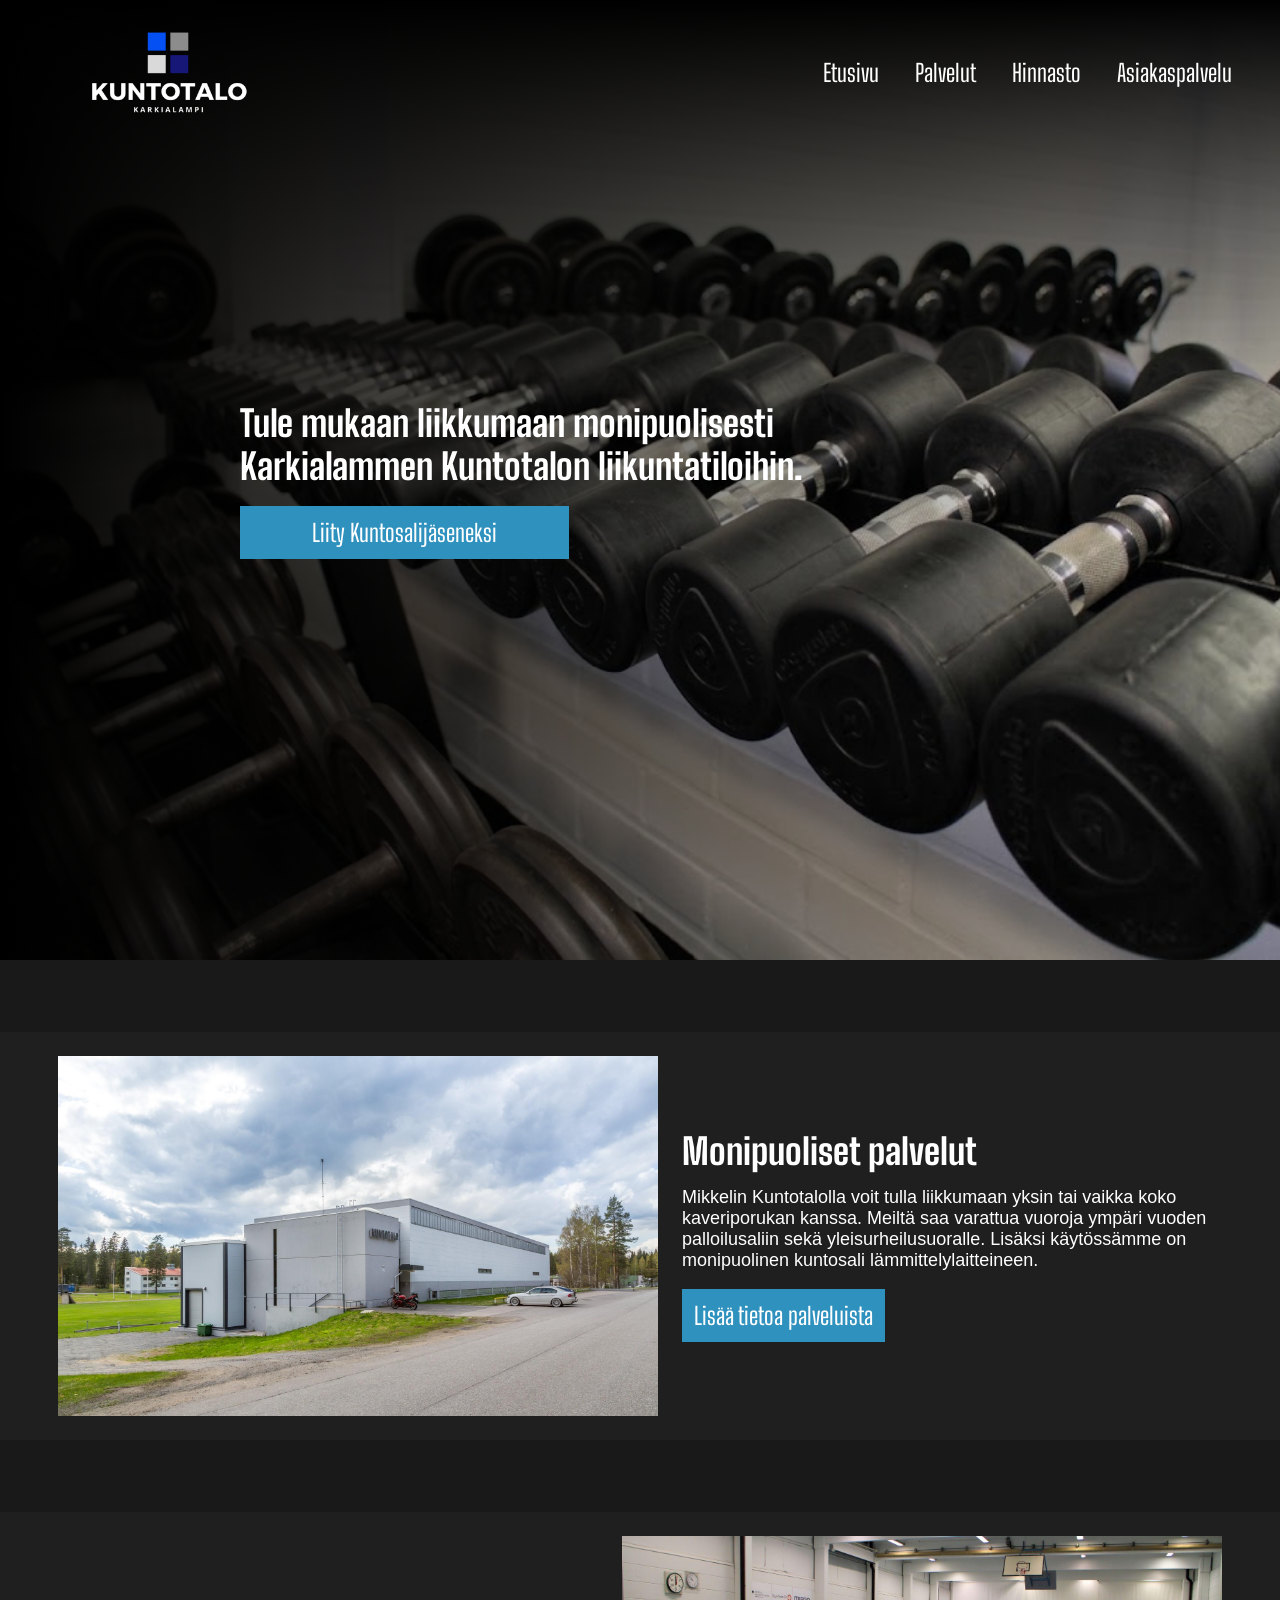
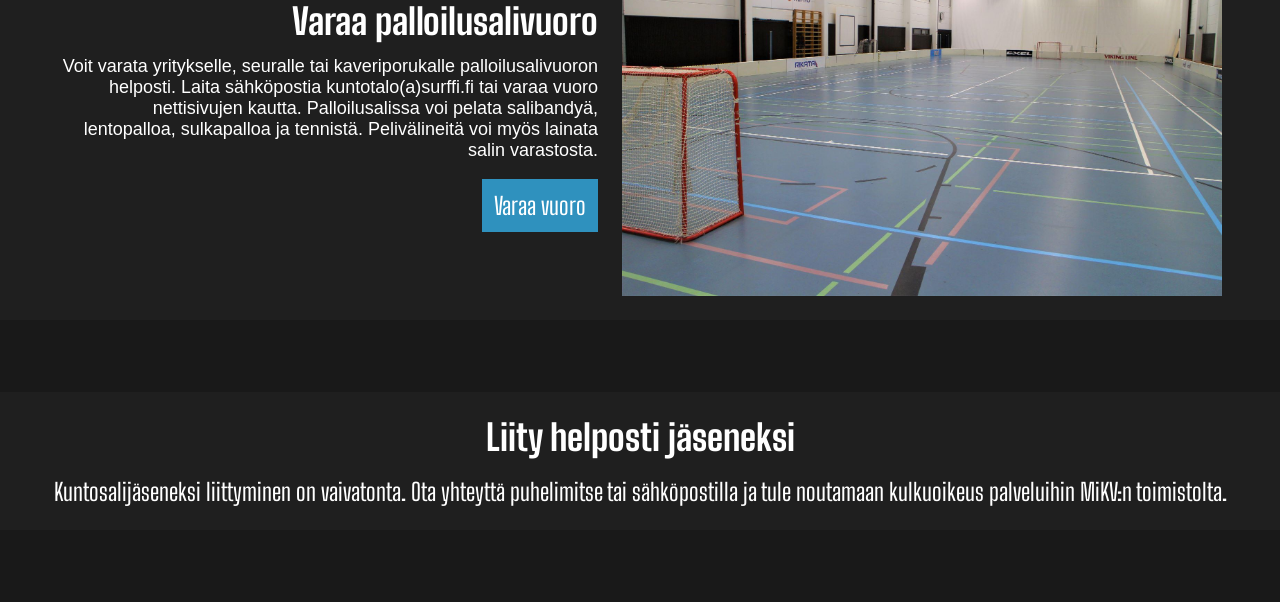
==== index.html @ efc53e1a "initial commit" ====
<!DOCTYPE html>
<html lang="en">
<head>
    <meta charset="UTF-8">
    <meta name="viewport" content="width=device-width, initial-scale=1.0">

    <link href="style.css" rel="stylesheet">
    <link rel="preconnect" href="https://fonts.googleapis.com">
    <link rel="preconnect" href="https://fonts.gstatic.com" crossorigin>
    <link href="https://fonts.googleapis.com/css2?family=Big+Shoulders:opsz,wght@10..72,100..900&family=Oswald:wght@200..700&display=swap" rel="stylesheet">
    
    <link rel="icon" href="/images/kuntotalo-logo-min.png">
    <title>Kuntotalo karkilampi</title>

</head>
<body>
    <header class="site-header">
        <img class="site-logo" src="images/kuntotalo-logo.png">
        <nav class="nav-menu">
            <a>
                Etusivu
            </a>
            <a>
                Palvelut
            </a>
            <a>
                Hinnasto
            </a>
            <a>
                Asiakaspalvelu
            </a>
        </nav>
    </header>
   <section class="hero-section">
        <div class="hero-overlay-vertical"></div>
        <div class="hero-overlay-horizontal"></div>
        <img class="hero-image" src="images/kuntotalo-hero-upscaled.jpg">
        <div class="hero-content">
            <h2>Tule mukaan liikkumaan monipuolisesti <br /> Karkialammen Kuntotalon liikuntatiloihin.</h2>
            <a class="hero-button">
                Liity Kuntosalijäseneksi
            </a>
        </div>
    </section>
    <section class="content-section">
        <img class="content-section-image" src="images/kuntotalo-outside.jpg">
        <div class="content-section-info float_right">
            <h2>Monipuoliset palvelut</h2>
            <p class="content-section-text">
                Mikkelin Kuntotalolla voit tulla liikkumaan yksin tai vaikka koko kaveriporukan kanssa.
                Meiltä saa varattua vuoroja ympäri vuoden palloilusaliin sekä yleisurheilusuoralle.
                Lisäksi käytössämme on monipuolinen kuntosali lämmittelylaitteineen.
            </p>
            <a class="content-section-link">
                Lisää tietoa palveluista
            </a>
        </div>
    </section>
    <section class="content-section">
        <div class="content-section-info float_left">
            <h2>Varaa palloilusalivuoro</h2>
            <p class="content-section-text">
                Voit varata yritykselle, seuralle tai kaveriporukalle palloilusalivuoron helposti. 
                Laita sähköpostia kuntotalo(a)surffi.fi tai varaa vuoro nettisivujen kautta. 
                Palloilusalissa voi pelata salibandyä, lentopalloa, sulkapalloa ja tennistä. 
                Pelivälineitä voi myös lainata salin varastosta.
            </p>
            <a class="content-section-link">
                Varaa vuoro
            </a>
        </div>
        <img class="content-section-image" src="images/kuntotalo-pallo.jpg">
    </section>
    <section class="content-section">
        <div class="content-section-info float_center">
            <h2>Liity helposti jäseneksi</h2>
            <p>
                Kuntosalijäseneksi liittyminen on vaivatonta. 
                Ota yhteyttä puhelimitse tai sähköpostilla ja tule noutamaan kulkuoikeus palveluihin MiKV:n toimistolta.
            </p>
        </div>
    </section>
    
</body>
</html>
---- style.css ----
/*#region ----- GLOBALS ----- */

:root {
    font-size: 150%;
    --primary-color: rgb(47, 145, 190);
    --primary-color-dark: #267498;
}

* {
    padding: 0;
    margin: 0;
    color: white;
    font-family: "Big Shoulders", sans-serif;
    font-optical-sizing: auto;
    font-style: normal;
}

a {
    cursor: pointer;
}

body {
    background-color: rgb(25, 25, 25);
}

/*#endregion ----- GLOBALS ----- */

/*#region ----- NAVBAR ----- */

.site-header {
    position: absolute;
    display: flex;
    justify-content: space-between; 
    align-items: center;
    width: 100%;
    box-sizing: border-box;           
    padding: 0.5em 2em;
    z-index: 3;
}

.nav-menu {
    display: flex;
    gap: 1.5rem;
}

.nav-menu a:hover {
    text-decoration: underline;
}

.site-logo {
    width: 10em;
    cursor: pointer;
}

/*#endregion ---------- */

/*#region ----- HERO ----- */

.hero-section {
    position: relative;
    width: 100%;
    height: 40rem;
}

.hero-image {
    width: 100%;
    height: 100%;
    object-fit: cover;
    display: block;
}

.hero-overlay-horizontal {
    position: absolute;
    top: 0;
    left: 0;
    width: 100%;
    height: 100%;
    background: linear-gradient(90deg, rgba(0, 0, 0, 1) 0%, rgba(0, 0, 0, 0) 100%);
    z-index: 1;
}

.hero-overlay-vertical {
    position: absolute;
    top: 0;
    left: 0;
    width: 100%;
    height: 100%;
    background: linear-gradient(180deg, rgba(0, 0, 0, 1) 0%, rgba(0, 0, 0, 0) 50%);
    z-index: 1;
}

.hero-content {
    position: absolute;
    top: 0;
    left: 0;
    height: 100%;
    display: flex;
    flex-direction: column;
    justify-content: center;
    padding-left: 10rem;
    z-index: 2;
}

.hero-content p {
    font-size: 1.5em;
    font-weight: bold;
}

.hero-content ul {
    list-style: none;
    display: inline-block;
}

.hero-content ul li {
    float: left;
}

.hero-content ul li + li {
    margin-left: 0.5em;
}

.hero-button {
    background-color: var(--primary-color);
    padding:0.5em 3em;
    cursor:pointer;
    float: left;
    margin-top:0.75em;
    align-self: flex-start;
}

.hero-button:hover {
    background-color: var(--primary-color-dark);
}

/*#endregion ---------- */

.content-section {
    display: flex;
    justify-content: center;
    align-items: center;
    flex-direction: row;
    margin-top: 3em;
    margin-bottom: 3em;
    background-color: rgb(31, 31, 31);
    padding: 1em 0;
}

.content-section > *:nth-child(2) {
    margin-left: 1em;
}

.content-section-image {
    width:25em;
    height: 15em;
    object-fit: cover;
    object-position: bottom;
}

.content-section-info {

}

.content-section-info{
    display: flex;
    flex-direction: column;
}

.content-section-info.float_right {
    align-items: flex-start;
}

.content-section-info.float_left {
    align-items: flex-end;
    text-align: end;
}

.content-section-info.float_center {
    align-items: center;
    text-align: center;
}


.content-section-info > * + * {
    margin-top: 0.75em;
}

.content-section-text {
    font-size: 0.75em;
    font-family: Arial, Helvetica, sans-serif;
    width: 30em;
}

.content-section-link {
    background-color: var(--primary-color);
    padding: 0.5em;
}

.content-section-link:hover {
    background-color: var(--primary-color-dark);
    
}
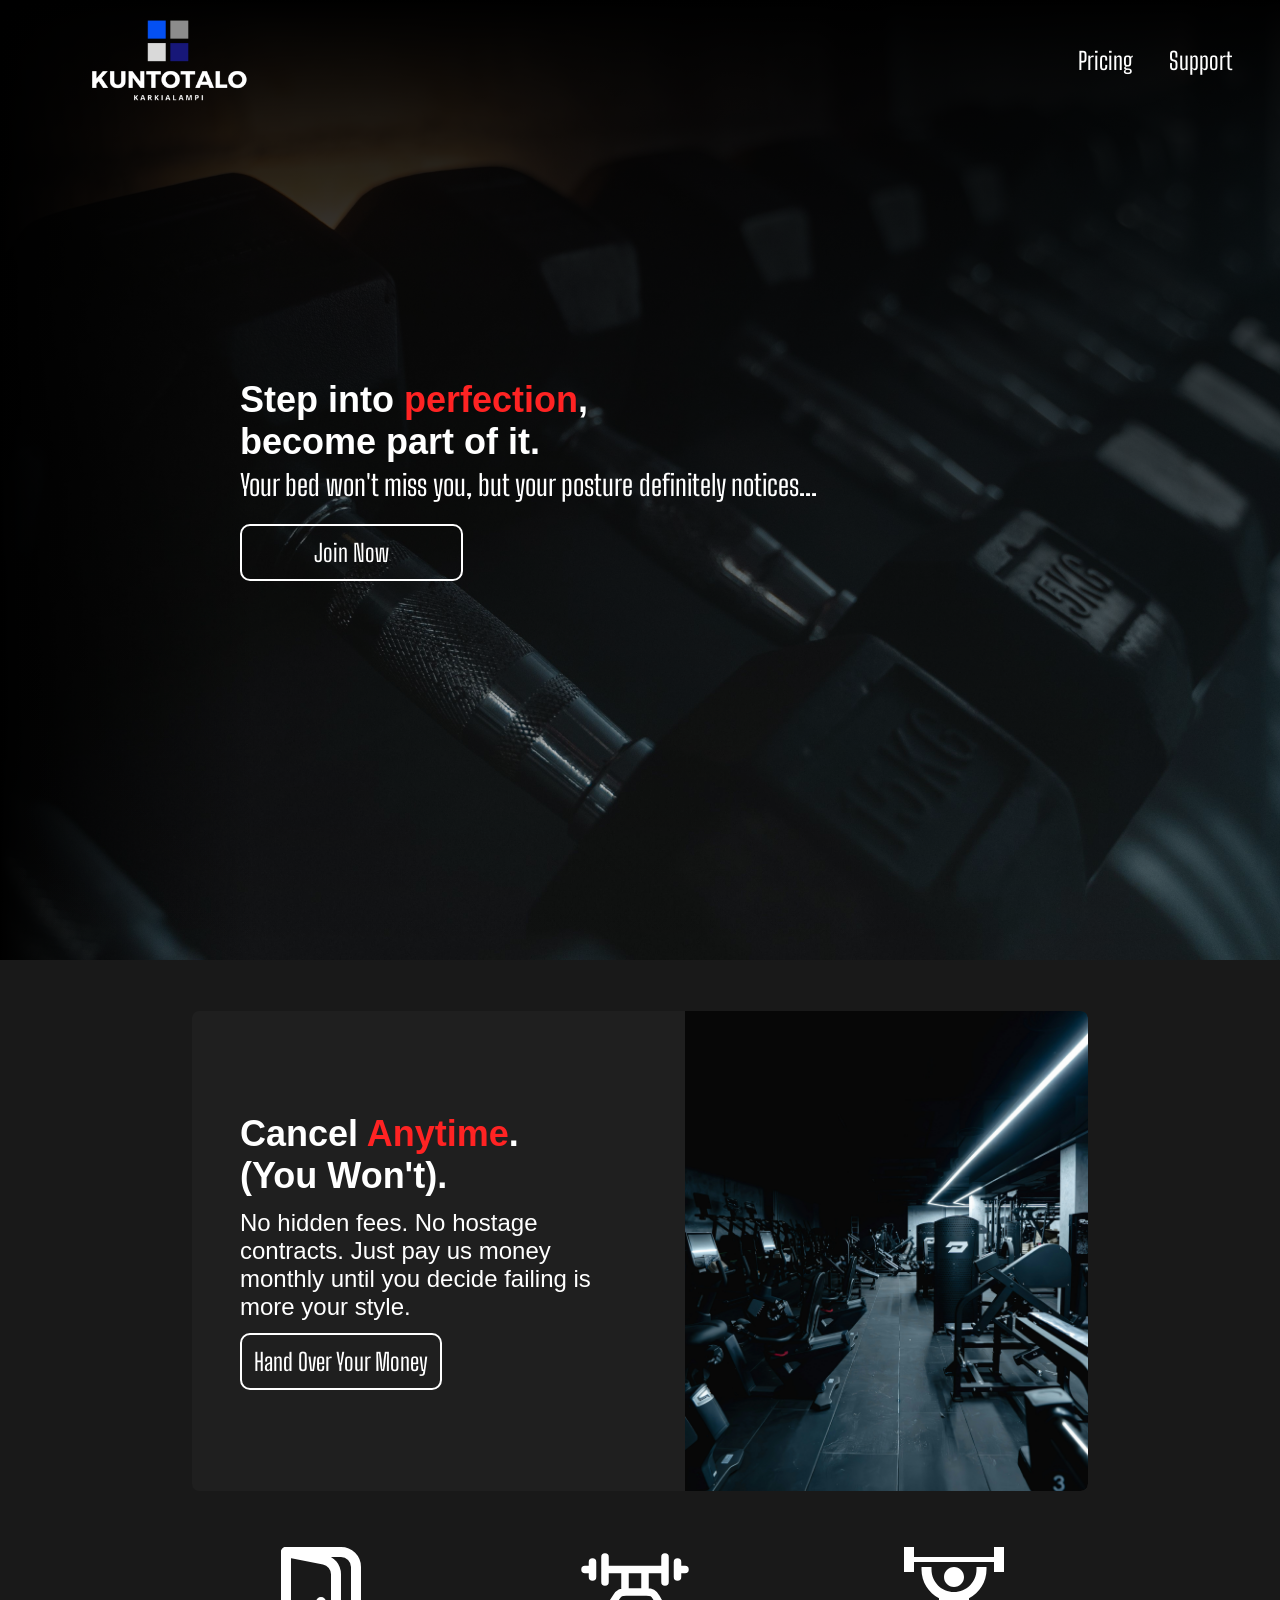
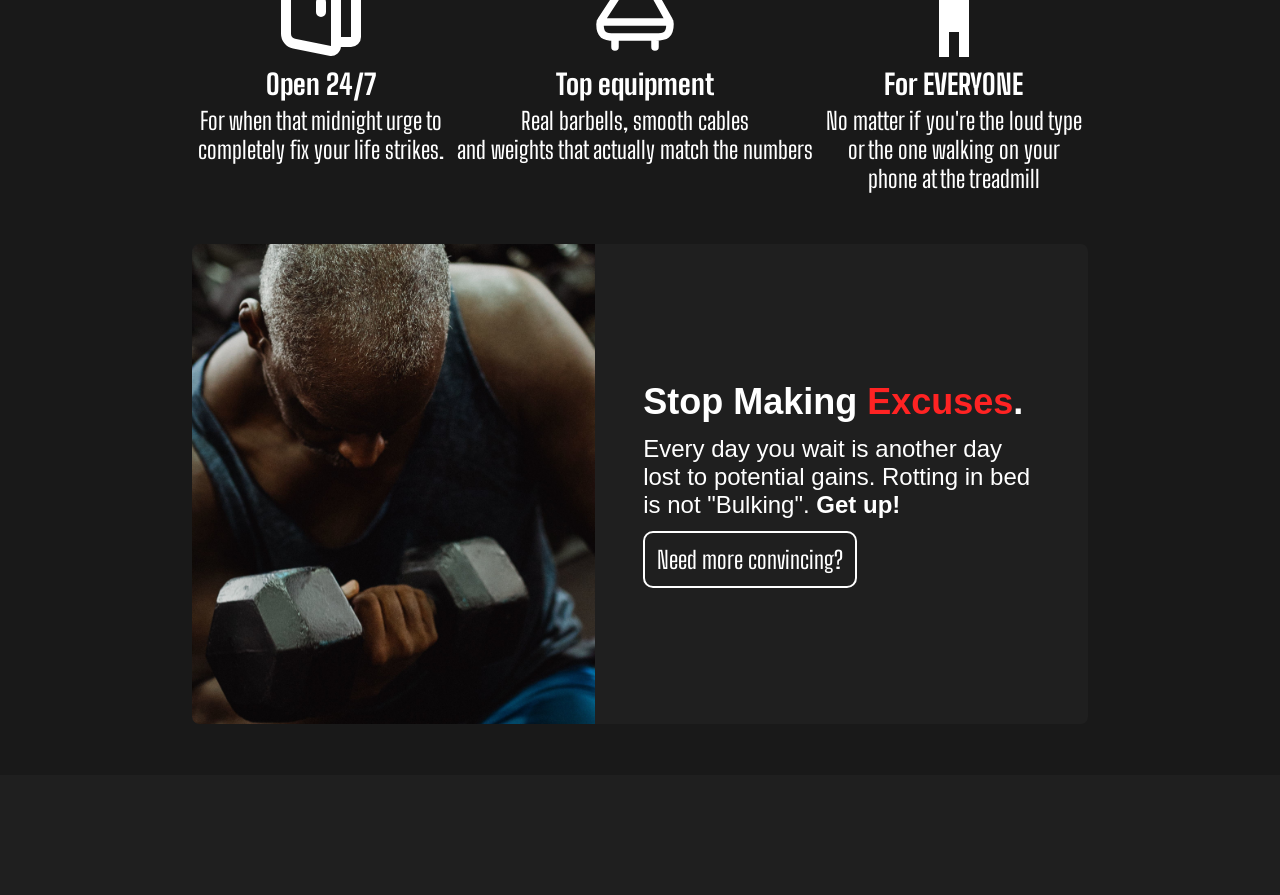
==== commit ad51f24b: "Homepage almost complete" ====
--- a/index.html
+++ b/index.html
@@ -3,83 +3,117 @@
 <head>
     <meta charset="UTF-8">
     <meta name="viewport" content="width=device-width, initial-scale=1.0">
-
-    <link href="style.css" rel="stylesheet">
     <link rel="preconnect" href="https://fonts.googleapis.com">
     <link rel="preconnect" href="https://fonts.gstatic.com" crossorigin>
     <link href="https://fonts.googleapis.com/css2?family=Big+Shoulders:opsz,wght@10..72,100..900&family=Oswald:wght@200..700&display=swap" rel="stylesheet">
-    
+    <link href="https://fonts.googleapis.com/css2?family=BBH+Bartle&family=Contrail+One&display=swap" rel="stylesheet">
+    <link href="styles/main.css" rel="stylesheet">
+    <link href="styles/home.css" rel="stylesheet">
     <link rel="icon" href="/images/kuntotalo-logo-min.png">
-    <title>Kuntotalo karkilampi</title>
-
+    <script src="script.js"></script>
+    <title>RAIN - Gym</title>
 </head>
 <body>
+    <div id="popup" class="popup-background">
+        <div class="popup-wrapper">
+            <p onclick="closePopUp();" class="popup-close">Close</p>
+            <div class="popup">
+                <h2>SIGN UP NOW FOR UP TO 99% OFF!</h2>
+                <p>
+                    You'll also get the latest and best offers exclusive for YOU.
+                </p>
+                <input class="popup-input" placeholder="First Name">
+                <input class="popup-input" placeholder="Email Address">
+                <input onclick="closePopUp();" class="popup-subscribe" type="button" value="SUBSCRIBE NOW">
+            </div>
+        </div>
+    </div>
     <header class="site-header">
-        <img class="site-logo" src="images/kuntotalo-logo.png">
+        <img class="site-logo" src="images/kuntotalo-logo.png" alt="Company logo">
         <nav class="nav-menu">
-            <a>
-                Etusivu
+            <a href="membership/index.html">
+                Pricing
             </a>
             <a>
-                Palvelut
-            </a>
-            <a>
-                Hinnasto
-            </a>
-            <a>
-                Asiakaspalvelu
+                Support
             </a>
         </nav>
     </header>
-   <section class="hero-section">
-        <div class="hero-overlay-vertical"></div>
-        <div class="hero-overlay-horizontal"></div>
-        <img class="hero-image" src="images/kuntotalo-hero-upscaled.jpg">
+    
+    <section class="hero-section">
+        <img class="hero-image" src="images/dumbells-16-9.jpg" alt="Row of dumbells">
         <div class="hero-content">
-            <h2>Tule mukaan liikkumaan monipuolisesti <br /> Karkialammen Kuntotalon liikuntatiloihin.</h2>
-            <a class="hero-button">
-                Liity Kuntosalijäseneksi
+            <h1>
+                Step into <span class="red">perfection</span>,
+                <br> become part of it.
+            </h1>
+            <p>Your bed won't miss you, but your posture definitely notices...</p>
+
+            <a class="hero-button button outline">
+                Join Now
             </a>
         </div>
     </section>
-    <section class="content-section">
-        <img class="content-section-image" src="images/kuntotalo-outside.jpg">
-        <div class="content-section-info float_right">
-            <h2>Monipuoliset palvelut</h2>
-            <p class="content-section-text">
-                Mikkelin Kuntotalolla voit tulla liikkumaan yksin tai vaikka koko kaveriporukan kanssa.
-                Meiltä saa varattua vuoroja ympäri vuoden palloilusaliin sekä yleisurheilusuoralle.
-                Lisäksi käytössämme on monipuolinen kuntosali lämmittelylaitteineen.
-            </p>
-            <a class="content-section-link">
-                Lisää tietoa palveluista
-            </a>
-        </div>
-    </section>
-    <section class="content-section">
-        <div class="content-section-info float_left">
-            <h2>Varaa palloilusalivuoro</h2>
-            <p class="content-section-text">
-                Voit varata yritykselle, seuralle tai kaveriporukalle palloilusalivuoron helposti. 
-                Laita sähköpostia kuntotalo(a)surffi.fi tai varaa vuoro nettisivujen kautta. 
-                Palloilusalissa voi pelata salibandyä, lentopalloa, sulkapalloa ja tennistä. 
-                Pelivälineitä voi myös lainata salin varastosta.
-            </p>
-            <a class="content-section-link">
-                Varaa vuoro
-            </a>
-        </div>
-        <img class="content-section-image" src="images/kuntotalo-pallo.jpg">
-    </section>
-    <section class="content-section">
-        <div class="content-section-info float_center">
-            <h2>Liity helposti jäseneksi</h2>
-            <p>
-                Kuntosalijäseneksi liittyminen on vaivatonta. 
-                Ota yhteyttä puhelimitse tai sähköpostilla ja tule noutamaan kulkuoikeus palveluihin MiKV:n toimistolta.
-            </p>
-        </div>
-    </section>
-    
+    <div class="section-wrapper">
+        <section class="content-section text_left">
+            <div class="content-section-image-wrapper">
+                <img class="content-section-image" src="images/gym.jpg" alt="Indoors of the gym">
+            </div>
+            <div class="content-section-info">
+                <h2>Cancel <span class="red">Anytime</span>. <br> (You Won't).</h2>
+                <p class="content-section-text">
+                    No hidden fees. No hostage contracts.
+                    Just pay us money monthly until you decide failing is more your style.
+                </p>
+                <a class="content-section-link button outline">
+                    Hand Over Your Money
+                </a>
+            </div>
+        </section>
+        <section class="feature-grid">
+            <div class="feature">
+                <svg class="feature-icon" xmlns="http://www.w3.org/2000/svg" xmlns:xlink="http://www.w3.org/1999/xlink" aria-hidden="true" role="img" viewBox="0 0 24 24"><g fill="none" stroke="currentColor" stroke-linecap="round" stroke-linejoin="round" stroke-width="2"><path d="M5 2h11a3 3 0 0 1 3 3v14a1 1 0 0 1-1 1h-3"></path><path d="m5 2l7.588 1.518A3 3 0 0 1 15 6.459V20.78a1 1 0 0 1-1.196.98l-7.196-1.438A2 2 0 0 1 5 18.36zm7 10v2"></path></g></svg>
+                <h3>Open 24/7</h3>
+                <p>
+                    For when that midnight urge to 
+                    <br> 
+                    completely fix your life strikes.
+                </p>
+            </div>
+            <div class="feature">
+                <svg class="feature-icon" xmlns="http://www.w3.org/2000/svg" xmlns:xlink="http://www.w3.org/1999/xlink" aria-hidden="true" role="img" viewBox="0 0 24 24"><path fill="none" stroke="currentColor" stroke-linecap="round" stroke-linejoin="round" stroke-width="1.5" d="M18 3v5M6 3v5m14.5-4v1.5m0 0V7m0-1.5H22M3.5 4v1.5m0 0V7m0-1.5H2m16 0H6m4 0V10m4-4.5V10m4.952 6H5.062m9.194-6h-4.05c-1.007 0-1.38.144-1.934.992l-3.013 4.612c-.186.284-.259.51-.259.854C5 18.611 5.873 19 7.847 19h8.25C18.133 19 19 18.616 19 16.408c0-.306-.057-.51-.204-.773l-2.537-4.53c-.534-.953-.918-1.105-2.003-1.105M16 19v2m-8-2v2"></path></svg>
+                <h3>Top equipment</h3>
+                <p>
+                    Real barbells, smooth cables 
+                    <br>
+                    and weights that actually match the numbers
+                </p>
+            </div>
+            <div class="feature">
+                <svg class="feature-icon" xmlns="http://www.w3.org/2000/svg" xmlns:xlink="http://www.w3.org/1999/xlink" aria-hidden="true" role="img" viewBox="0 0 24 24"><path fill="currentColor" d="M12 5c-1.11 0-2 .89-2 2s.89 2 2 2s2-.89 2-2s-.89-2-2-2m10-4v5h-2V4H4v2H2V1h2v2h16V1zm-7 10.26V23h-2v-5h-2v5H9V11.26C6.93 10.17 5.5 8 5.5 5.5V5h2v.5C7.5 8 9.5 10 12 10s4.5-2 4.5-4.5V5h2v.5c0 2.5-1.43 4.67-3.5 5.76"></path></svg>
+                <h3>For EVERYONE</h3>
+                <p>No matter if you're the loud type <br> or the one walking on your <br> phone at the treadmill</p>
+            </div>
+        </section>
+        <section class="content-section">
+            <div class="content-section-image-wrapper">
+                <img class="content-section-image" src="images/dumbell-curl-color.jpg" alt="Man curling a dumbell">
+            </div>
+            <div class="content-section-info">
+                <h2>Stop Making <span class="red">Excuses</span>.</h2>
+                <p class="content-section-text">
+                    Every day you wait is another day lost to potential gains.
+                    Rotting in bed is not "Bulking". <span style="font-weight:bold;">Get up!</span>
+                </p>
+                <a class="content-section-link button outline">
+                    Need more convincing?
+                </a>
+            </div>
+
+        </section>
+    </div>
 </body>
+<footer>
+
+</footer>
 </html>
--- a/styles/main.css
+++ b/styles/main.css
@@ -0,0 +1,100 @@
+/* #region ----- GLOBALS ----- */
+
+:root {
+    font-size: 150%;
+    --red: rgb(255, 35, 35);
+    --background-dark: rgb(25, 25, 25);
+    --card-background: rgb(31, 31, 31);
+    --card-radius: 0.3em;
+    
+}
+
+*, *::before, *::after {
+    box-sizing: border-box;
+    margin: 0;
+    padding: 0;
+}
+
+body {
+    min-height: 100vh;
+    display: flex;
+    flex-direction: column;
+    background-color: var(--background-dark);
+    color: white;
+    font-family: "Big Shoulders", sans-serif;
+    font-optical-sizing: auto;
+    font-style: normal;
+    overflow-wrap: break-word;
+}
+
+.red {
+    color: var(--red);
+}
+
+h1, h2 {
+    font-family: "BBH Bartle", sans-serif;
+}
+
+a {
+    cursor: pointer;
+    color: inherit;
+    text-decoration: none;
+}
+
+footer {
+    background-color: var(--card-background);
+    min-height: 5em;
+    /* width: 100%; */
+}
+
+.button {
+    cursor: pointer;
+    transition: background-color 0.2s ease;
+    background-color: var(--primary-color);
+    transition: transform 0.6 ease;
+}
+
+.button:hover {
+    transform: scale(1.03);
+}
+
+.button.outline {
+    background-color: transparent;
+    border: 2px solid white;
+    border-radius: 10px;
+}
+
+.button.outline:hover {
+    background-color: rgba(255, 255, 255, 0.1);
+}
+
+
+/* #endregion */
+
+/* #region ----- NAVBAR ----- */
+
+.site-header {
+    position: absolute;
+    display: flex;
+    justify-content: space-between; 
+    align-items: center;
+    width: 100%;
+    padding: 0em 2em;
+    z-index: 3;
+}
+
+.nav-menu {
+    display: flex;
+    gap: 1.5rem;
+}
+
+.nav-menu a:hover {
+    text-decoration: underline;
+}
+
+.site-logo {
+    width: 10em;
+    cursor: pointer;
+}
+
+/* #endregion */
--- a/styles/home.css
+++ b/styles/home.css
@@ -0,0 +1,307 @@
+/* #region ----- HERO ----- */
+
+.hero-section {
+    position: relative;
+    width: 100%;
+    height: 40rem;
+}
+
+.hero-image {
+    width: 100%;
+    height: 100%;
+    object-fit: cover;
+    display: block;
+}
+
+.hero-section::after {
+    content: "";
+    position: absolute;
+    inset: 0;
+    background: 
+        linear-gradient(180deg, rgba(0, 0, 0, 1) 0%, rgba(0, 0, 0, 0) 100%),
+        linear-gradient(90deg, rgba(0, 0, 0, 1) 0%, rgba(0, 0, 0, 0) 20%);
+    z-index: 1;
+}
+
+.hero-content {
+    display: flex;
+    flex-direction: column;
+    justify-content: center;
+    position: absolute;
+    inset: 0;
+    padding-left: 10rem;
+    gap:0.2em;
+    z-index: 2;
+}
+
+.hero-content h2 {
+    font-size: 1.8em;
+}
+
+.hero-content p {
+    font-size: 1.2em;
+    /* font-weight: bold; */
+}
+
+.hero-button {
+    padding: 0.5em 3em;
+    margin-top: 0.75em;
+    align-self: flex-start;
+    transition: background-color 0.2s ease;
+}
+
+.hero-button:hover {
+    background-color: var(--primary-color-dark);
+}
+
+/* #endregion */
+
+/* #region ----- SECTIONS ----- */
+
+.section-wrapper {
+    display: flex;
+    flex-direction: column;
+    gap: 4vw;
+    padding: 4vw 15vw;
+}
+
+.content-section {
+    display: flex;
+    flex-direction: row;
+    align-items: center;
+    overflow: hidden;
+    height: 20em;
+    background-color: var(--card-background);
+    border-radius: var(--card-radius);
+}
+
+.content-section-info {
+    display: flex;
+    flex-direction: column;
+    flex: 1;
+    gap: 0.5em;
+    padding: 2em;
+}
+
+.content-section-info p {
+    font-size: 1em;
+    font-family: Arial, Helvetica, sans-serif;
+    font-weight: 300;
+}
+
+.content-section-image-wrapper {
+    overflow: hidden;
+    width:45%;
+    height: 100%;
+    border-radius: var(--card-radius) 0em 0em var(--card-radius);
+}
+
+.content-section-image {
+    width: 100%;
+    height: 100%;
+    object-fit:cover;
+    object-position: 50% 50%;
+    flex-shrink: 0;
+    transition: transform 1s ease;
+}
+
+.content-section-image:hover {
+    transform: scale(1.02);
+}
+
+.content-section.text_left > .content-section-info {
+    order:1;
+}
+
+.content-section.text_left > .content-section-image-wrapper {
+    order:2;
+    border-radius: 0em var(--card-radius) var(--card-radius) 0em;
+}
+
+.content-section-link {
+    padding: 0.5em;
+    align-self: flex-start;
+}
+
+.content-section-link:hover {
+    background-color: var(--primary-color-dark);
+}
+
+/* #endregion */
+
+/* #region ----- FEATURE GRID ---- */
+
+.feature-grid {
+    display: flex;
+    flex-direction: row;
+    justify-content: space-around;
+}
+
+.feature {
+    display: flex;
+    flex-direction: column;
+    align-items: center;
+    text-align: center;
+    gap:0.2em;
+}
+
+.feature-icon {
+    width:5em;
+    transition: transform 0.2s ease;
+}
+
+.feature-icon:hover {
+    transform: scale(1.05);
+}
+
+/* #endregion
+
+/* #region ----- MOBILE LAYOUT ----- */
+
+/* #region ----- RESPONSIVITY ---- */
+
+@media (max-width: 750px) {
+    :root {
+        --card-radius: 0.5em;
+        font-size: 125%;
+    }
+
+    .site-header {
+        padding: 0.5em;
+    }
+
+    .hero-content {
+        padding: 0 1rem;
+        width: 100%;
+        text-align: center;
+        align-items: center;
+    }
+
+    .hero-button {
+        align-self: center;
+    }
+
+    .nav-menu {
+        display: none;
+    }
+    
+    .section-wrapper {
+        gap:1.5em;
+        padding:1em;
+    }
+
+    .content-section {
+        flex-direction: column;
+        align-self: center;
+        height: 100%;
+    }
+
+    .content-section-info {
+        padding: 1em;
+        gap: 0.8em;
+    }
+
+    .content-section-info p {
+        font-size: 0.8em;
+    }
+
+    .content-section-info h2 {
+        font-size: 1.2em;
+    }
+
+    .content-section.text_left > .content-section-info {
+        order:2;
+    }
+
+    .content-section.text_left > .content-section-image {
+        order:1;
+        border-radius: 0em var(--card-radius) var(--card-radius) 0em;
+    }
+
+    .content-section-image {
+        border-radius: var(--card-radius) var(--card-radius) 0 0;
+        width: 100%;
+        max-width: 100%;
+        padding: 0;
+    }
+}
+
+/* #endregion */
+
+/* #region ----- POP UP ---- */
+
+#popup {
+    transition: opacity 0.5s ease, visibility 0.1s ease;
+    opacity: 0;
+    pointer-events: none;
+    overscroll-behavior-block: contain;
+}
+
+#popup.show {
+  opacity: 1;
+  visibility: visible;
+  pointer-events: auto;
+}
+
+.popup-background {
+    position: fixed;
+    inset: 0;
+    width: 100vw;
+    height: 100vh;
+    z-index: 9999;
+    background-color: rgba(0, 0, 0, 0.803);
+    display:flex;
+    align-items: center;
+    justify-content: center;
+}
+
+.popup-wrapper {
+    display:flex;
+    flex-direction: column;
+}
+
+.popup {
+    display:flex;
+    flex-direction: column;
+    align-items: start;
+    gap:0.75em;
+    font-size: 1em;
+    width: 40vw;
+    padding: 2.5em;
+    background-color: var(--card-background);
+}
+
+.popup-input {
+    --grey: rgb(105, 105, 105);
+    background-color: transparent;
+    border: none;
+    padding:10px;
+    color:var(--grey);
+    border-bottom: 0.1em solid var(--grey);
+    width: 60%;
+}
+
+.popup-subscribe {
+    background-color: black;
+    border-color: white;
+    border-width: 1px;
+    color: white;
+    font-family: "Big Shoulders", sans-serif;
+    font-size: 1em;
+    padding: 0.5em 1em;
+    cursor: pointer;
+}
+
+.popup-close {
+    text-decoration: underline;
+    cursor: pointer;
+    font-size: 0.75em;
+    color:#3e3e3e;
+    align-self: flex-end;
+    background-color: var(--card-background);
+    padding:5px;
+    border-top-right-radius: 5px;
+    border-top-left-radius: 5px;
+}
+
+/* #endregion */
